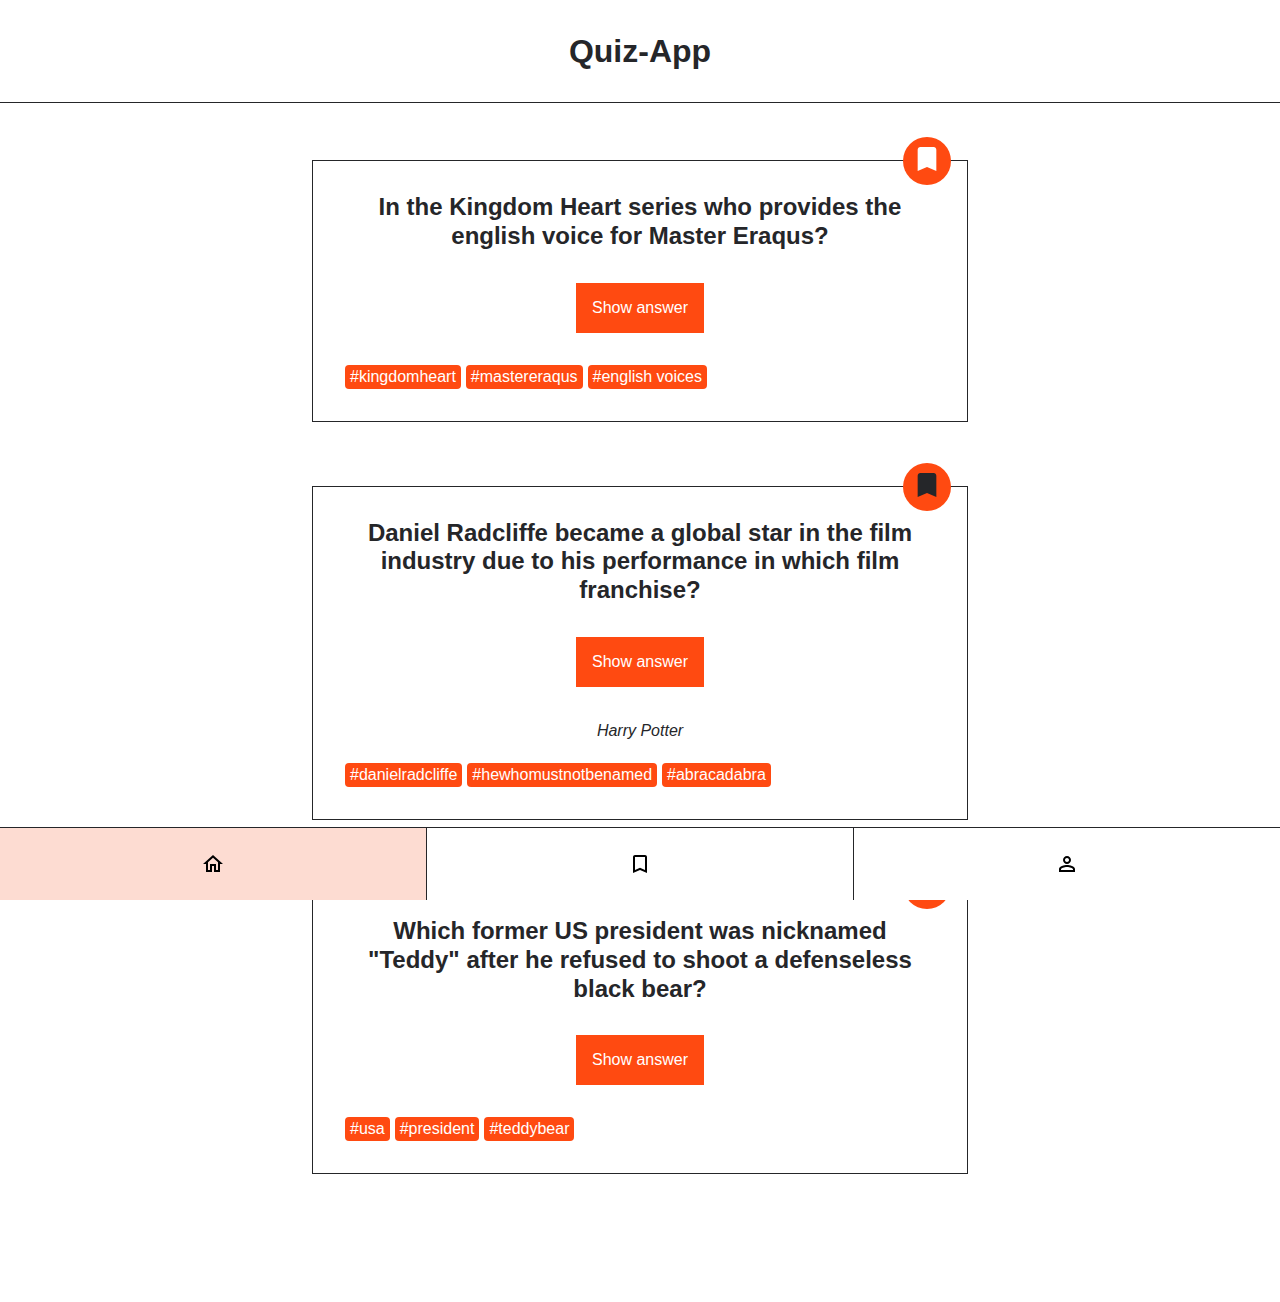
==== index.html @ 08d137a3 "set up project" ====
<!DOCTYPE html>
<html lang="en">
  <head>
    <meta charset="UTF-8" />
    <meta http-equiv="X-UA-Compatible" content="IE=edge" />
    <meta name="viewport" content="width=device-width, initial-scale=1.0" />
    <title>Quiz-App</title>
    <link rel="stylesheet" href="./styles.css" />
  </head>
  <body>
    <header class="header">
      <h1 class="header__title">Quiz-App</h1>
    </header>
    <main>
      <ul class="card-list">
        <!--
                FIRST CARD
              -->
        <li class="card-list__item">
          <article class="card">
            <h2 class="card__question">
              In the Kingdom Heart series who provides the english voice for
              Master Eraqus?
            </h2>
            <button class="card__button-answer" type="button">
              Show answer
            </button>
            <p class="card__answer">Mark Hamill</p>
            <ul class="card__tag-list">
              <li class="card__tag-list-item">#kingdomheart</li>
              <li class="card__tag-list-item">#mastereraqus</li>
              <li class="card__tag-list-item">#english voices</li>
            </ul>
            <div class="card__button-bookmark">
              <button class="bookmark" aria-label="bookmark" type="button">
                <svg
                  class="bookmark__icon"
                  xmlns="http://www.w3.org/2000/svg"
                  viewbox="0 0 24 24"
                >
                  <path
                    d="M17 3H7c-1.1 0-2 .9-2 2v16l7-3 7 3V5c0-1.1-.9-2-2-2z"
                  />
                </svg>
              </button>
            </div>
          </article>
        </li>
        <!--
                SECOND CARD
              -->
        <li class="card-list__item">
          <article class="card">
            <h2 class="card__question">
              Daniel Radcliffe became a global star in the film industry due to
              his performance in which film franchise?
            </h2>
            <button class="card__button-answer" type="button">
              Show answer
            </button>
            <p class="card__answer card__answer--active">Harry Potter</p>
            <ul class="card__tag-list">
              <li class="card__tag-list-item">#danielradcliffe</li>
              <li class="card__tag-list-item">#hewhomustnotbenamed</li>
              <li class="card__tag-list-item">#abracadabra</li>
            </ul>
            <div class="card__button-bookmark">
              <button
                class="bookmark bookmark--active"
                aria-label="bookmark"
                type="button"
              >
                <svg
                  class="bookmark__icon"
                  xmlns="http://www.w3.org/2000/svg"
                  viewbox="0 0 24 24"
                >
                  <path
                    d="M17 3H7c-1.1 0-2 .9-2 2v16l7-3 7 3V5c0-1.1-.9-2-2-2z"
                  />
                </svg>
              </button>
            </div>
          </article>
        </li>
        <!--
                THIRD CARD
              -->
        <li class="card-list__item">
          <article class="card">
            <h2 class="card__question">
              Which former US president was nicknamed &quot;Teddy&quot; after he
              refused to shoot a defenseless black bear?
            </h2>
            <button class="card__button-answer" type="button">
              Show answer
            </button>
            <p class="card__answer">Theodore Roosevelt</p>
            <ul class="card__tag-list">
              <li class="card__tag-list-item">#usa</li>
              <li class="card__tag-list-item">#president</li>
              <li class="card__tag-list-item">#teddybear</li>
            </ul>
            <div class="card__button-bookmark">
              <button class="bookmark" aria-label="bookmark" type="button">
                <svg
                  class="bookmark__icon"
                  xmlns="http://www.w3.org/2000/svg"
                  viewbox="0 0 24 24"
                >
                  <path
                    d="M17 3H7c-1.1 0-2 .9-2 2v16l7-3 7 3V5c0-1.1-.9-2-2-2z"
                  />
                </svg>
              </button>
            </div>
          </article>
        </li>
      </ul>
    </main>

    <nav class="navigation">
      <ul class="navigation__list">
        <li class="navigation__list-item navigation__list-item--active">
          <a
            class="navigation__link"
            href="index.html"
            aria-label="go to home page"
          >
            <svg
              xmlns="http://www.w3.org/2000/svg"
              height="24px"
              viewbox="0 0 24 24"
              width="24px"
            >
              <path
                d="M12 5.69l5 4.5V18h-2v-6H9v6H7v-7.81l5-4.5M12 3L2 12h3v8h6v-6h2v6h6v-8h3L12 3z"
              />
            </svg>
          </a>
        </li>
        <li class="navigation__list-item">
          <a
            class="navigation__link"
            href="bookmarks.html"
            aria-label="go to bookmarks page"
          >
            <svg
              xmlns="http://www.w3.org/2000/svg"
              height="24px"
              viewbox="0 0 24 24"
              width="24px"
            >
              <path
                d="M17 3H7c-1.1 0-2 .9-2 2v16l7-3 7 3V5c0-1.1-.9-2-2-2zm0 15l-5-2.18L7 18V5h10v13z"
              />
            </svg>
          </a>
        </li>
        <li class="navigation__list-item">
          <a
            class="navigation__link"
            href="profile.html"
            aria-label="go to profile page"
          >
            <svg
              xmlns="http://www.w3.org/2000/svg"
              height="24px"
              viewbox="0 0 24 24"
              width="24px"
            >
              <path
                d="M12 6c1.1 0 2 .9 2 2s-.9 2-2 2-2-.9-2-2 .9-2 2-2m0 9c2.7 0 5.8 1.29 6 2v1H6v-.99c.2-.72 3.3-2.01 6-2.01m0-11C9.79 4 8 5.79 8 8s1.79 4 4 4 4-1.79 4-4-1.79-4-4-4zm0 9c-2.67 0-8 1.34-8 4v3h16v-3c0-2.66-5.33-4-8-4z"
              />
            </svg>
          </a>
        </li>
      </ul>
    </nav>
  </body>
</html>
---- styles.css ----
@import "./global.css";

@import "./components/bookmark/bookmark.css";
@import "./components/card-list/card-list.css";
@import "./components/card/card.css";
@import "./components/header/header.css";
@import "./components/navigation/navigation.css";
@import "./components/profile/profile.css";
@import "./components/counter-list/counter-list.css";
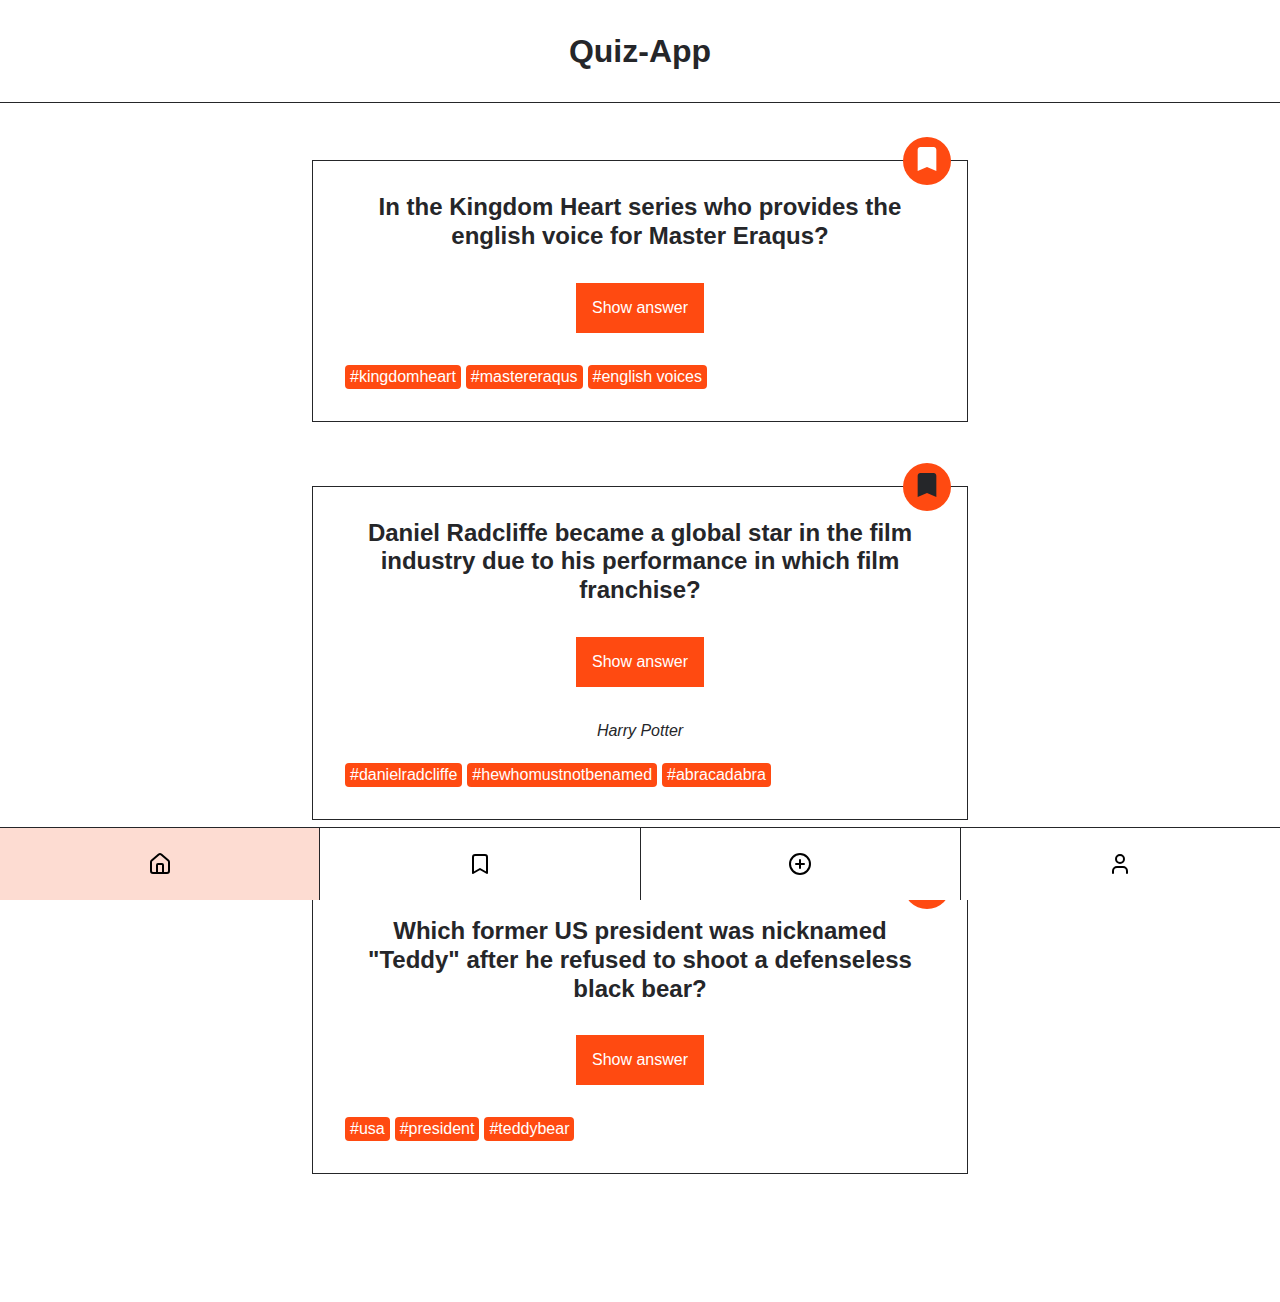
==== commit c9682d2c: "added forms.html and according icon to navigation" ====
--- a/index.html
+++ b/index.html
@@ -6,6 +6,8 @@
     <meta name="viewport" content="width=device-width, initial-scale=1.0" />
     <title>Quiz-App</title>
     <link rel="stylesheet" href="./styles.css" />
+    <script src="./index.js" defer></script>
+    <link rel="icon" type="image" href="./assets/message-circle-question.png" />
   </head>
   <body>
     <header class="header">
@@ -22,17 +24,26 @@
               In the Kingdom Heart series who provides the english voice for
               Master Eraqus?
             </h2>
-            <button class="card__button-answer" type="button">
+            <button
+              class="card__button-answer"
+              type="button"
+              data-js="answer-button"
+            >
               Show answer
             </button>
-            <p class="card__answer">Mark Hamill</p>
+            <p class="card__answer" data-js="answer">Mark Hamill</p>
             <ul class="card__tag-list">
               <li class="card__tag-list-item">#kingdomheart</li>
               <li class="card__tag-list-item">#mastereraqus</li>
               <li class="card__tag-list-item">#english voices</li>
             </ul>
             <div class="card__button-bookmark">
-              <button class="bookmark" aria-label="bookmark" type="button">
+              <button
+                class="bookmark"
+                aria-label="bookmark"
+                type="button"
+                data-js="bookmark"
+              >
                 <svg
                   class="bookmark__icon"
                   xmlns="http://www.w3.org/2000/svg"
@@ -127,16 +138,12 @@
             href="index.html"
             aria-label="go to home page"
           >
-            <svg
-              xmlns="http://www.w3.org/2000/svg"
+            <img
+              src="assets/house.svg"
+              alt="Home Icon"
+              width="24px"
               height="24px"
-              viewbox="0 0 24 24"
-              width="24px"
-            >
-              <path
-                d="M12 5.69l5 4.5V18h-2v-6H9v6H7v-7.81l5-4.5M12 3L2 12h3v8h6v-6h2v6h6v-8h3L12 3z"
-              />
-            </svg>
+            />
           </a>
         </li>
         <li class="navigation__list-item">
@@ -145,16 +152,26 @@
             href="bookmarks.html"
             aria-label="go to bookmarks page"
           >
-            <svg
-              xmlns="http://www.w3.org/2000/svg"
+            <img
+              src="assets/bookmark.svg"
+              alt="Home Icon"
+              width="24px"
               height="24px"
-              viewbox="0 0 24 24"
+            />
+          </a>
+        </li>
+        <li class="navigation__list-item">
+          <a
+            class="navigation__link"
+            href="form.html"
+            aria-label="go to bookmarks page"
+          >
+            <img
+              src="assets/circle-plus.svg"
+              alt="Home Icon"
               width="24px"
-            >
-              <path
-                d="M17 3H7c-1.1 0-2 .9-2 2v16l7-3 7 3V5c0-1.1-.9-2-2-2zm0 15l-5-2.18L7 18V5h10v13z"
-              />
-            </svg>
+              height="24px"
+            />
           </a>
         </li>
         <li class="navigation__list-item">
@@ -163,16 +180,12 @@
             href="profile.html"
             aria-label="go to profile page"
           >
-            <svg
-              xmlns="http://www.w3.org/2000/svg"
+            <img
+              src="assets/user.svg"
+              alt="Home Icon"
+              width="24px"
               height="24px"
-              viewbox="0 0 24 24"
-              width="24px"
-            >
-              <path
-                d="M12 6c1.1 0 2 .9 2 2s-.9 2-2 2-2-.9-2-2 .9-2 2-2m0 9c2.7 0 5.8 1.29 6 2v1H6v-.99c.2-.72 3.3-2.01 6-2.01m0-11C9.79 4 8 5.79 8 8s1.79 4 4 4 4-1.79 4-4-1.79-4-4-4zm0 9c-2.67 0-8 1.34-8 4v3h16v-3c0-2.66-5.33-4-8-4z"
-              />
-            </svg>
+            />
           </a>
         </li>
       </ul>
